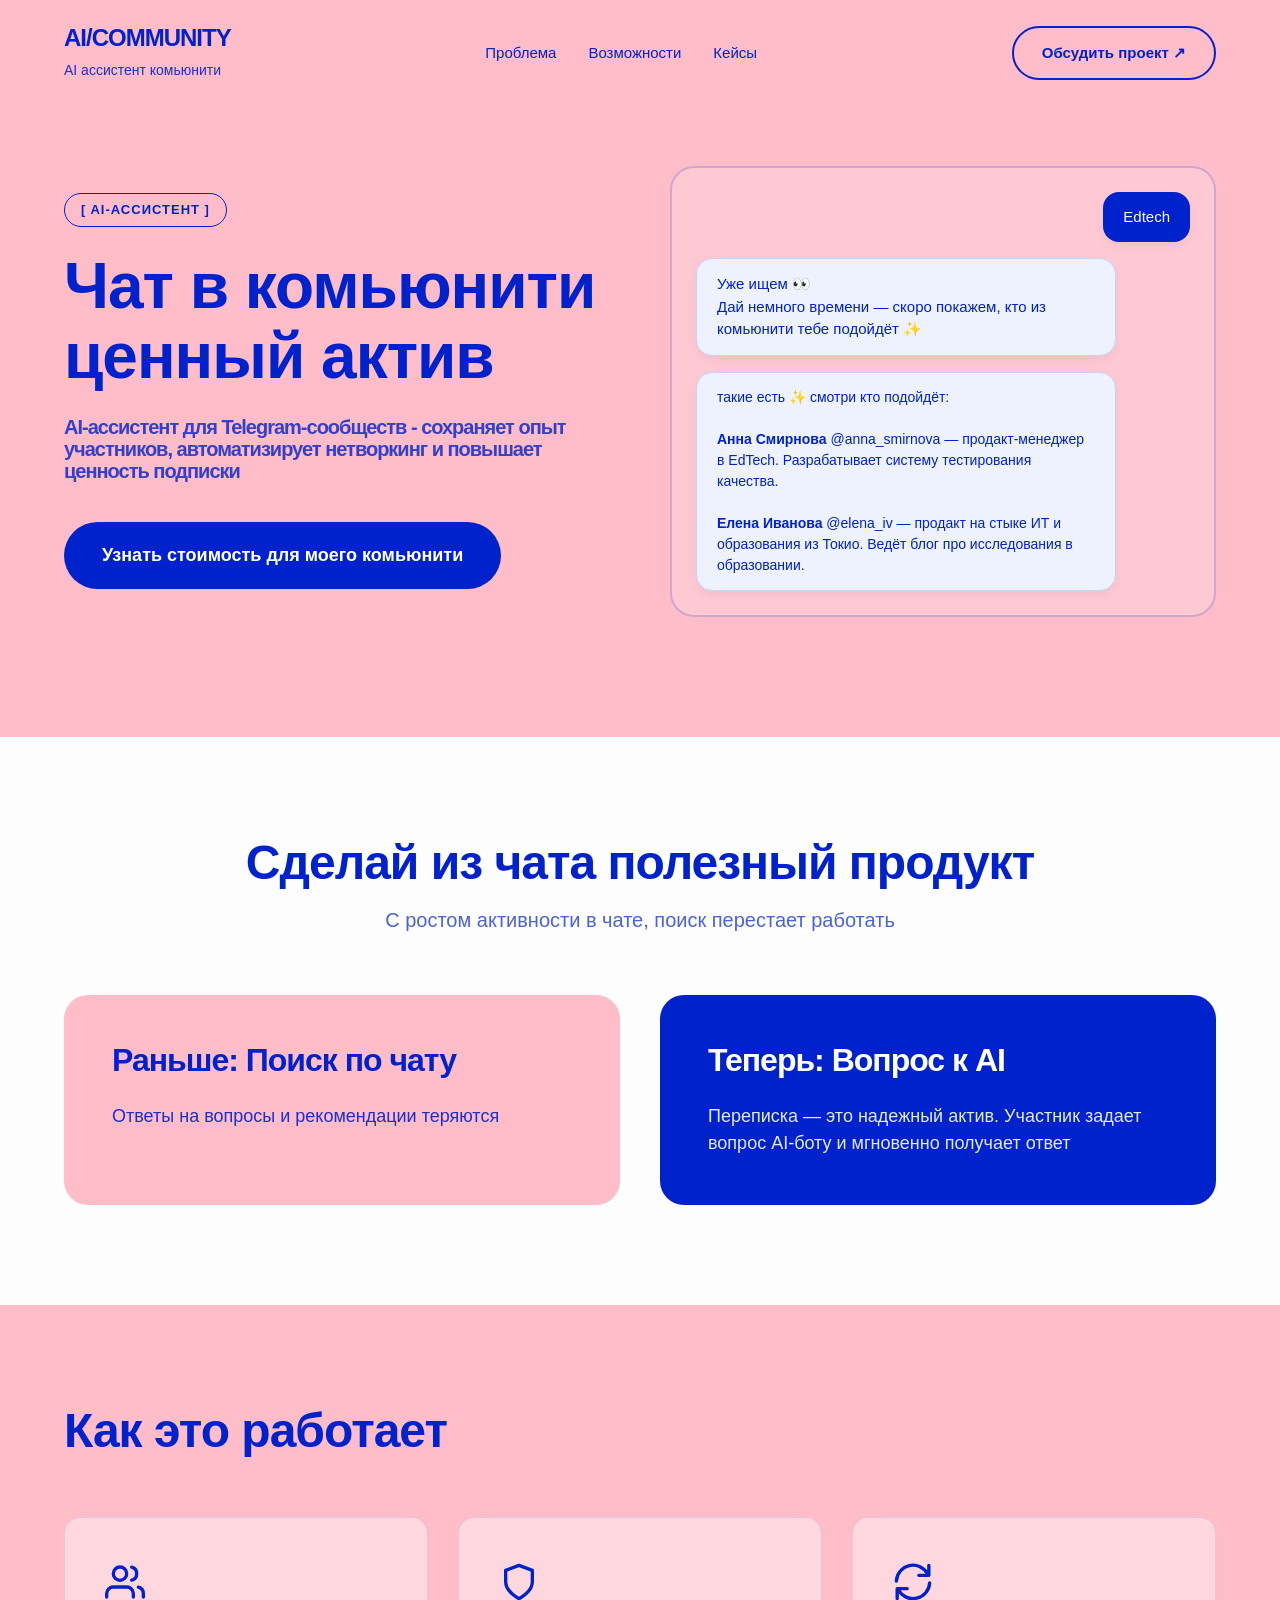
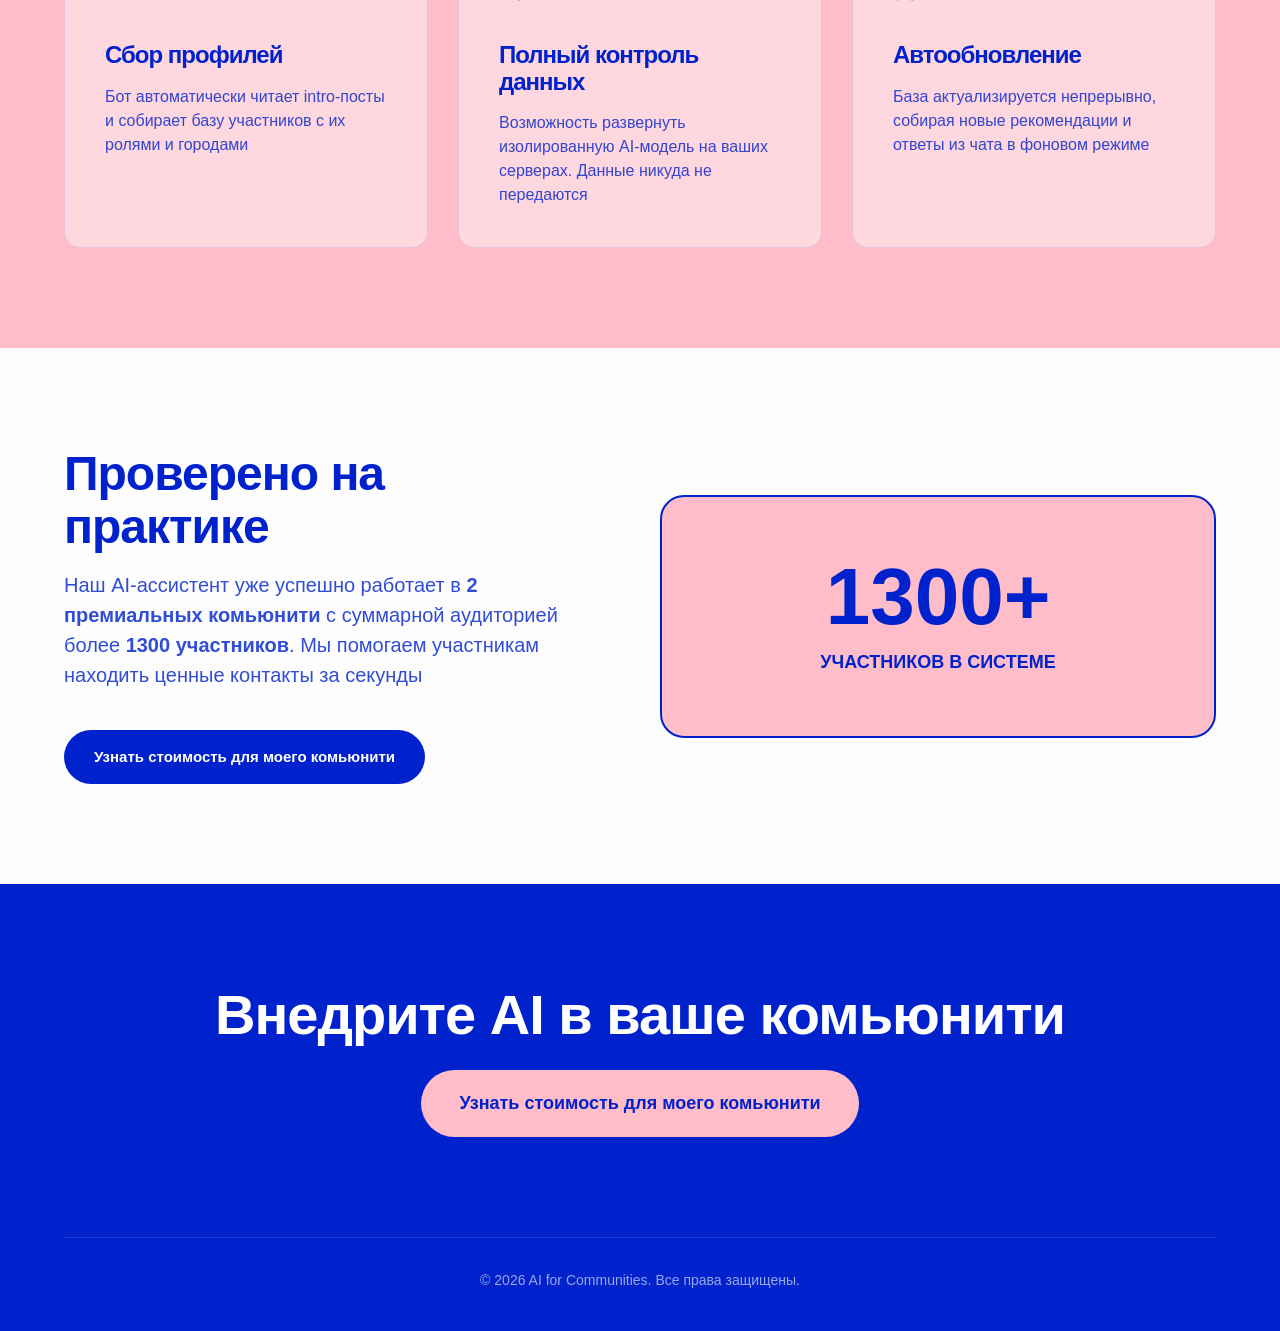
==== index.html @ b702f260 "Initial commit" ====
<!DOCTYPE html>
<html lang="ru">
<head>
    <meta charset="UTF-8">
    <meta name="viewport" content="width=device-width, initial-scale=1.0">
    <title>AI-ассистент для Telegram-комьюнити | Умная база знаний и нетворкинг</title>
    <meta name="description" content="AI-ассистент для Telegram-сообществ. Сохраните ценные контакты, автоматизируйте нетворкинг и превратите переписку в базу знаний.">
    <meta property="og:title" content="AI-ассистент для Telegram-комьюнити">
    <meta property="og:description" content="Сохраните ценные контакты, автоматизируйте нетворкинг и превратите переписку в базу знаний.">
    <meta property="og:type" content="website">
    <link rel="stylesheet" href="styles.css">
</head>
<body>
    <!-- Navbar -->
    <nav class="navbar">
        <div class="container nav-container">
            <div class="logo" style="line-height: 1.2;">
                AI/COMMUNITY<br>
                <span style="font-size: 14px; font-weight: 500; letter-spacing: normal; text-transform: none; opacity: 0.9;">AI ассистент комьюнити</span>
            </div>
            <div class="nav-links">
                <a href="#problem">Проблема</a>
                <a href="#features">Возможности</a>
                <a href="#cases">Кейсы</a>
            </div>
            <a href="https://t.me/katerina_n" target="_blank" class="btn btn-outline">Обсудить проект ↗</a>
        </div>
    </nav>

    <!-- Hero Section -->
    <header class="section hero bg-pink">
        <div class="container hero-container">
            <div class="hero-content">
                <div class="chip">[ AI-Ассистент ]</div>
                <h1 class="hero-title">Чат в комьюнити ценный актив</h1>
                <h2 class="hero-subtitle">AI-ассистент для Telegram-сообществ - сохраняет опыт участников, автоматизирует нетворкинг и повышает ценность подписки</h2>
                <div class="hero-actions">
                    <a href="https://t.me/katerina_n" target="_blank" class="btn btn-blue btn-large">Узнать стоимость для моего комьюнити</a>
                </div>
            </div>
            <div class="hero-image">
                <!-- Mockup of telegram bot -->
                <div class="chat-mockup hero-mockup">
                    <div class="chat-msg search" style="align-self: flex-end; font-family: inherit;">Edtech</div>
                    <div class="chat-msg bot">Уже ищем 👀<br>Дай немного времени — скоро покажем, кто из комьюнити тебе подойдёт ✨</div>
                    <div class="chat-msg bot" style="font-size: 14px;">
                        такие есть ✨ смотри кто подойдёт:<br><br>
                        <strong>Анна Смирнова</strong> @anna_smirnova — продакт-менеджер в EdTech. Разрабатывает систему тестирования качества.<br><br>
                        <strong>Елена Иванова</strong> @elena_iv — продакт на стыке ИТ и образования из Токио. Ведёт блог про исследования в образовании.
                    </div>
                </div>
            </div>
        </div>
    </header>

    <!-- Problem / Solution Section -->
    <section id="problem" class="section bg-light">
        <div class="container">
            <div class="section-header center">
                <h2 class="section-title">Сделай из чата полезный продукт</h2>
                <p class="section-subtitle">С ростом активности в чате, поиск перестает работать</p>
            </div>
            
            <div class="grid-2">
                <div class="card card-pink">
                    <h3 class="card-title">Раньше: Поиск по чату</h3>
                    <p class="card-desc">Ответы на вопросы и рекомендации теряются</p>
                </div>
                
                <div class="card card-blue">
                    <h3 class="card-title">Теперь: Вопрос к AI</h3>
                    <p class="card-desc">Переписка — это надежный актив. Участник задает вопрос AI-боту и мгновенно получает ответ</p>
                </div>
            </div>
        </div>
    </section>

    <!-- Features Section -->
    <section id="features" class="section bg-pink">
        <div class="container">
            <div class="section-header">
                <h2 class="section-title">Как это работает</h2>
            </div>
            
            <div class="grid-3">
                <div class="feature-card">
                    <div class="feature-icon">
                        <svg width="40" height="40" viewBox="0 0 24 24" fill="none" stroke="currentColor" stroke-width="2" stroke-linecap="round" stroke-linejoin="round"><path d="M17 21v-2a4 4 0 0 0-4-4H5a4 4 0 0 0-4 4v2"></path><circle cx="9" cy="7" r="4"></circle><path d="M23 21v-2a4 4 0 0 0-3-3.87"></path><path d="M16 3.13a4 4 0 0 1 0 7.75"></path></svg>
                    </div>
                    <h3 class="feature-title">Сбор профилей</h3>
                    <p class="feature-desc">Бот автоматически читает intro-посты и собирает базу участников с их ролями и городами</p>
                </div>
                <div class="feature-card">
                    <div class="feature-icon">
                        <svg width="40" height="40" viewBox="0 0 24 24" fill="none" stroke="currentColor" stroke-width="2" stroke-linecap="round" stroke-linejoin="round"><path d="M12 22s8-4 8-10V5l-8-3-8 3v7c0 6 8 10 8 10z"></path></svg>
                    </div>
                    <h3 class="feature-title">Полный контроль данных</h3>
                    <p class="feature-desc">Возможность развернуть изолированную AI-модель на ваших серверах. Данные никуда не передаются</p>
                </div>
                <div class="feature-card">
                    <div class="feature-icon">
                        <svg width="40" height="40" viewBox="0 0 24 24" fill="none" stroke="currentColor" stroke-width="2" stroke-linecap="round" stroke-linejoin="round"><path d="M21.5 2v6h-6M2.5 22v-6h6M2 11.5a10 10 0 0 1 18.8-4.3M22 12.5a10 10 0 0 1-18.8 4.2"/></svg>
                    </div>
                    <h3 class="feature-title">Автообновление</h3>
                    <p class="feature-desc">База актуализируется непрерывно, собирая новые рекомендации и ответы из чата в фоновом режиме</p>
                </div>
            </div>
        </div>
    </section>

    <!-- Cases Section -->
    <section id="cases" class="section bg-light">
        <div class="container">
            <div class="grid-2 align-center">
                <div class="content-block">
                    <h2 class="section-title">Проверено на практике</h2>
                    <p class="section-desc">Наш AI-ассистент уже успешно работает в <strong>2 премиальных комьюнити</strong> с суммарной аудиторией более <strong>1300 участников</strong>. Мы помогаем участникам находить ценные контакты за секунды</p>
                    <a href="https://t.me/katerina_n" target="_blank" class="btn btn-blue">Узнать стоимость для моего комьюнити</a>
                </div>
                <div class="image-block">
                    <div class="stats-card">
                        <div class="stat-number">1300+</div>
                        <div class="stat-label">Участников в системе</div>
                    </div>
                </div>
            </div>
        </div>
    </section>

    <!-- Footer -->
    <footer class="section footer bg-blue">
        <div class="container center">
            <h2 class="footer-title">Внедрите AI в ваше комьюнити</h2>
            <a href="https://t.me/katerina_n" target="_blank" class="btn btn-pink btn-large">Узнать стоимость для моего комьюнити</a>
            
            <div class="footer-bottom">
                &copy; 2026 AI for Communities. Все права защищены.
            </div>
        </div>
    </footer>
</body>
</html>
---- styles.css ----
:root {
    --bg-pink: #ffbcc9;
    --brand-blue: #0022cc;
    --text-light: #ffffff;
    --bg-light: #fdfdfd;
    
    --radius-md: 16px;
    --radius-lg: 24px;
    --radius-full: 100px;
}

* {
    margin: 0;
    padding: 0;
    box-sizing: border-box;
}

html {
    scroll-behavior: smooth;
}

body {
    font-family: 'Helvetica Neue', Helvetica, Arial, sans-serif;
    color: var(--brand-blue);
    line-height: 1.5;
    background-color: var(--bg-light);
}

h1, h2, h3 {
    font-weight: 700;
    line-height: 1.1;
    letter-spacing: -1px;
}

a {
    text-decoration: none;
    color: inherit;
}

/* Layout */
.container {
    max-width: 1200px;
    margin: 0 auto;
    padding: 0 24px;
}

.section {
    padding: 100px 0;
}

.center {
    text-align: center;
}

/* Backgrounds */
.bg-pink {
    background-color: var(--bg-pink);
    color: var(--brand-blue);
}

.bg-blue {
    background-color: var(--brand-blue);
    color: var(--text-light);
}

.bg-light {
    background-color: var(--bg-light);
    color: var(--brand-blue);
}

/* Navbar */
.navbar {
    padding: 24px 0;
    background-color: var(--bg-pink);
}

.nav-container {
    display: flex;
    justify-content: space-between;
    align-items: center;
}

.logo {
    font-size: 24px;
    font-weight: 700;
    letter-spacing: -1px;
}

.nav-links {
    display: flex;
    gap: 32px;
    font-weight: 500;
    font-size: 15px;
}

.nav-links a:hover {
    opacity: 0.7;
}

/* Buttons */
.btn {
    display: inline-flex;
    align-items: center;
    justify-content: center;
    padding: 14px 28px;
    border-radius: var(--radius-full);
    font-weight: 600;
    font-size: 15px;
    transition: all 0.2s ease;
    cursor: pointer;
    border: 2px solid transparent;
}

.btn-large {
    padding: 18px 36px;
    font-size: 18px;
}

.btn-outline {
    border-color: var(--brand-blue);
    color: var(--brand-blue);
    background: transparent;
}

.btn-outline:hover {
    background: var(--brand-blue);
    color: var(--bg-pink);
}

.btn-blue {
    background-color: var(--brand-blue);
    color: #fff;
}

.btn-blue:hover {
    opacity: 0.9;
    transform: translateY(-2px);
}

.btn-pink {
    background-color: var(--bg-pink);
    color: var(--brand-blue);
}

.btn-pink:hover {
    opacity: 0.9;
    transform: translateY(-2px);
}

/* Hero Section */
.hero {
    padding-top: 60px;
    padding-bottom: 120px;
}

.hero-container {
    display: flex;
    align-items: center;
    gap: 60px;
}

.hero-content {
    flex: 1;
}

.hero-image {
    flex: 1;
}

.chip {
    display: inline-block;
    padding: 6px 16px;
    border: 1px solid var(--brand-blue);
    border-radius: var(--radius-full);
    font-size: 13px;
    font-weight: 600;
    letter-spacing: 1px;
    text-transform: uppercase;
    margin-bottom: 24px;
}

.hero-title {
    font-size: 64px;
    margin-bottom: 24px;
}

.hero-subtitle {
    font-size: 20px;
    margin-bottom: 40px;
    opacity: 0.8;
}

/* Chat Mockup */
.chat-mockup {
    background: rgba(255,255,255,0.2);
    border: 2px solid rgba(0, 34, 204, 0.2);
    border-radius: var(--radius-lg);
    padding: 24px;
    display: flex;
    flex-direction: column;
    gap: 16px;
}

.chat-msg {
    background: var(--bg-light);
    color: var(--brand-blue);
    padding: 14px 20px;
    border-radius: 16px;
    font-size: 15px;
    width: fit-content;
    max-width: 85%;
    box-shadow: 0 4px 10px rgba(0,0,0,0.05);
}

.chat-msg.search {
    background: var(--brand-blue);
    color: #fff;
    font-family: monospace;
}

.chat-msg.bot {
    background: #eef2ff;
    border: 1px solid #c7d2fe;
    align-self: flex-start;
}

/* Sections */
.section-header {
    margin-bottom: 60px;
}

.section-title {
    font-size: 48px;
    margin-bottom: 16px;
}

.section-subtitle {
    font-size: 20px;
    opacity: 0.7;
    max-width: 600px;
    margin: 0 auto;
}

/* Grids */
.grid-2 {
    display: grid;
    grid-template-columns: 1fr 1fr;
    gap: 40px;
}

.grid-3 {
    display: grid;
    grid-template-columns: repeat(3, 1fr);
    gap: 30px;
}

.align-center {
    align-items: center;
}

/* Cards */
.card {
    padding: 48px;
    border-radius: var(--radius-lg);
}

.card-pink {
    background-color: var(--bg-pink);
    color: var(--brand-blue);
}

.card-blue {
    background-color: var(--brand-blue);
    color: var(--text-light);
}

.card-title {
    font-size: 32px;
    margin-bottom: 24px;
}

.card-desc {
    font-size: 18px;
    opacity: 0.9;
}

/* Features */
.feature-card {
    background: rgba(255, 255, 255, 0.4);
    border: 1px solid rgba(0, 34, 204, 0.1);
    padding: 40px;
    border-radius: var(--radius-md);
}

.feature-icon {
    font-size: 40px;
    margin-bottom: 24px;
}

.feature-title {
    font-size: 24px;
    margin-bottom: 16px;
}

.feature-desc {
    font-size: 16px;
    opacity: 0.8;
}

/* Content Blocks */
.content-block {
    padding-right: 40px;
}

.section-desc {
    font-size: 20px;
    margin-bottom: 40px;
    opacity: 0.8;
}

.stats-card {
    background: var(--bg-pink);
    padding: 60px;
    border-radius: var(--radius-lg);
    text-align: center;
    border: 2px solid var(--brand-blue);
}

.stat-number {
    font-size: 80px;
    font-weight: 700;
    line-height: 1;
    margin-bottom: 12px;
}

.stat-label {
    font-size: 18px;
    font-weight: 600;
    text-transform: uppercase;
}

/* Footer */
.footer {
    padding: 100px 0 40px;
}

.footer-title {
    font-size: 56px;
    margin-bottom: 24px;
}

.footer-desc {
    font-size: 24px;
    margin-bottom: 48px;
    opacity: 0.9;
}

.footer-bottom {
    margin-top: 100px;
    padding-top: 32px;
    border-top: 1px solid rgba(255,255,255,0.2);
    font-size: 14px;
    opacity: 0.6;
}

/* Responsive */
@media (max-width: 992px) {
    .hero-container, .grid-2, .grid-3 {
        grid-template-columns: 1fr;
        flex-direction: column;
    }
    .hero-title {
        font-size: 48px;
    }
    .content-block {
        padding-right: 0;
    }
    .nav-links {
        display: none;
    }
}
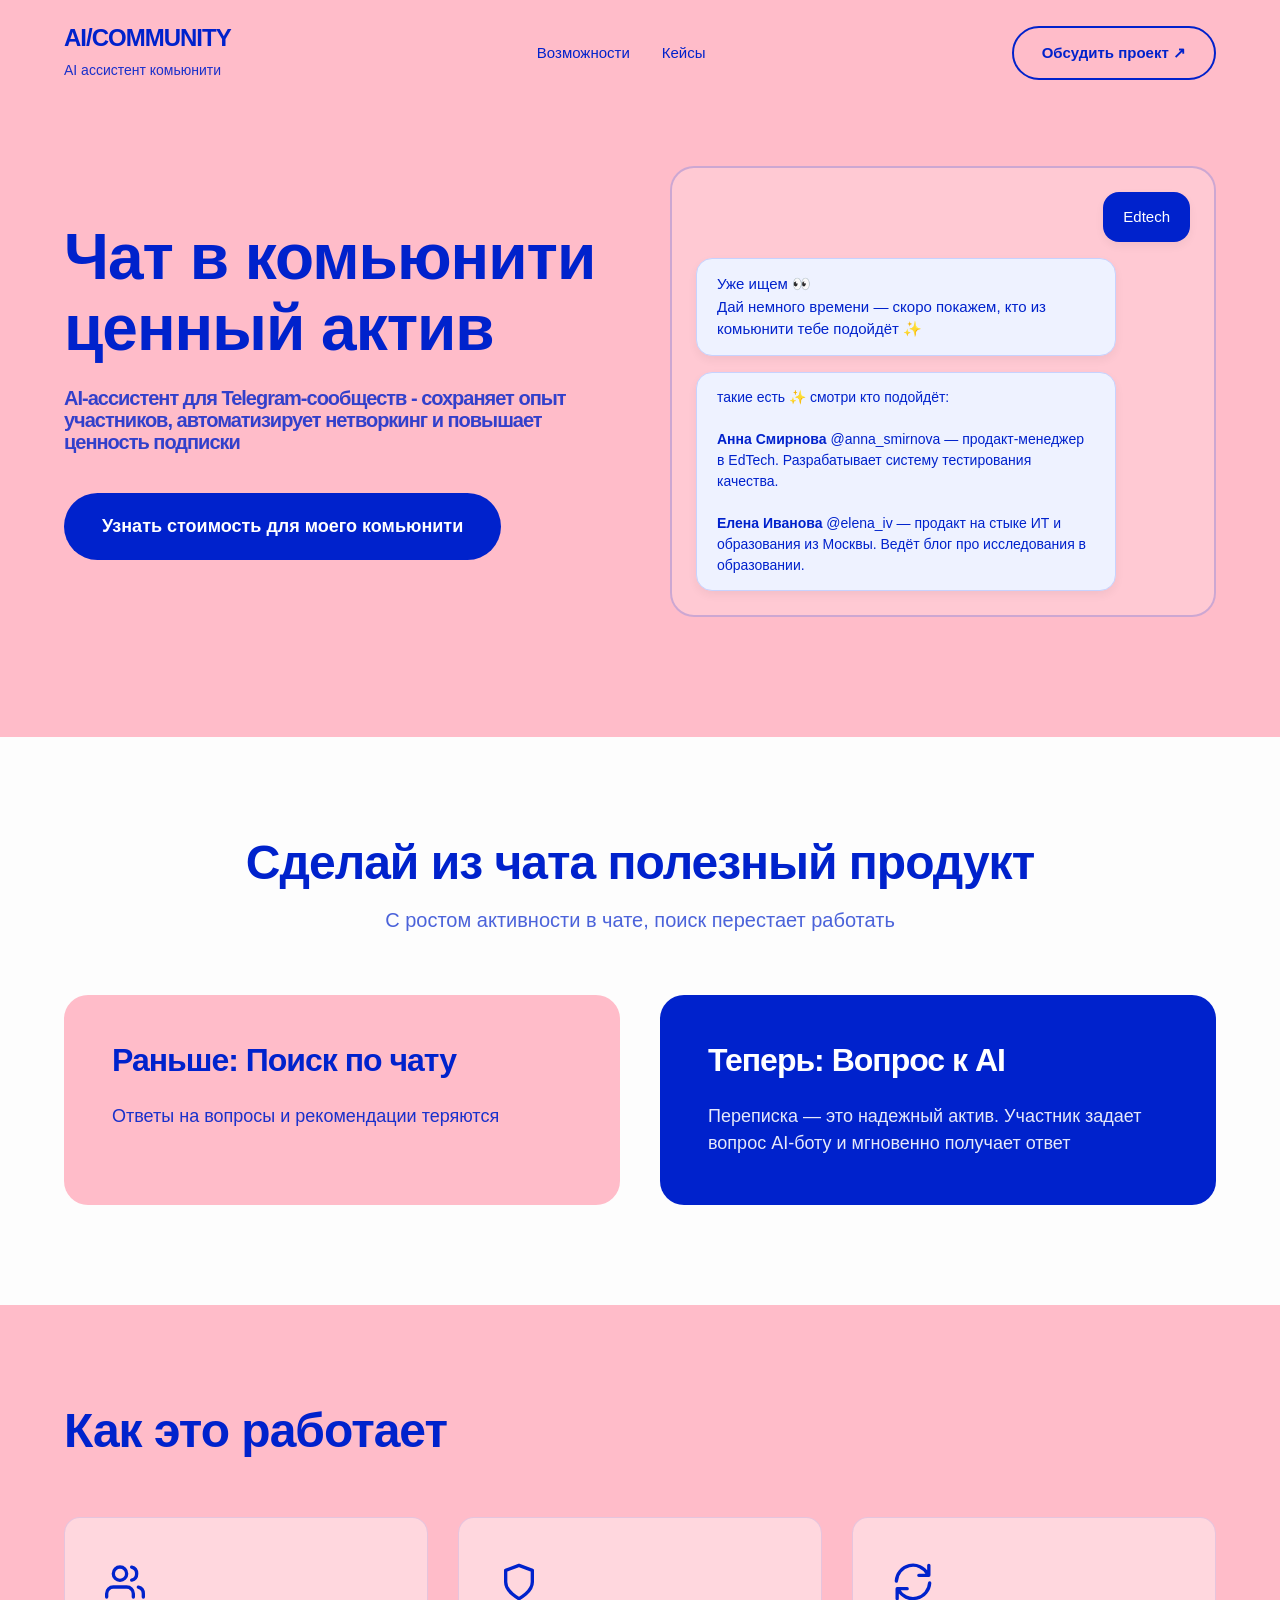
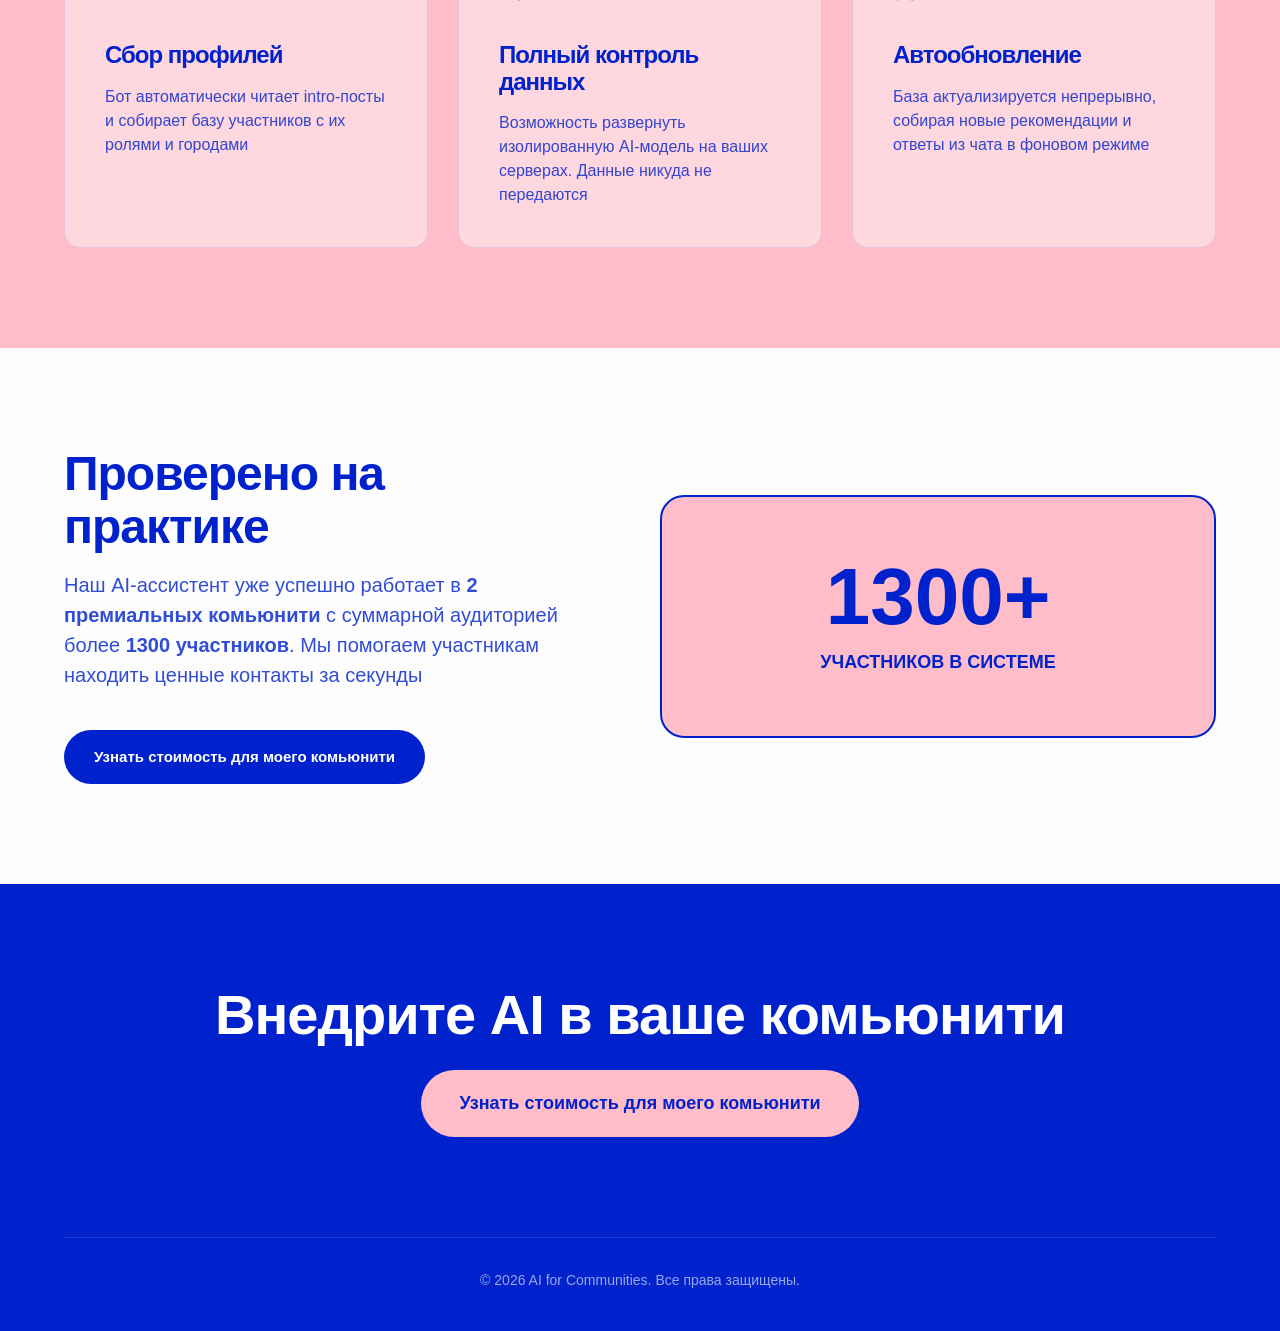
==== commit dab1c88d: "Update copy and layout per user request" ====
--- a/index.html
+++ b/index.html
@@ -19,7 +19,6 @@
                 <span style="font-size: 14px; font-weight: 500; letter-spacing: normal; text-transform: none; opacity: 0.9;">AI ассистент комьюнити</span>
             </div>
             <div class="nav-links">
-                <a href="#problem">Проблема</a>
                 <a href="#features">Возможности</a>
                 <a href="#cases">Кейсы</a>
             </div>
@@ -31,7 +30,6 @@
     <header class="section hero bg-pink">
         <div class="container hero-container">
             <div class="hero-content">
-                <div class="chip">[ AI-Ассистент ]</div>
                 <h1 class="hero-title">Чат в комьюнити ценный актив</h1>
                 <h2 class="hero-subtitle">AI-ассистент для Telegram-сообществ - сохраняет опыт участников, автоматизирует нетворкинг и повышает ценность подписки</h2>
                 <div class="hero-actions">
@@ -46,7 +44,7 @@
                     <div class="chat-msg bot" style="font-size: 14px;">
                         такие есть ✨ смотри кто подойдёт:<br><br>
                         <strong>Анна Смирнова</strong> @anna_smirnova — продакт-менеджер в EdTech. Разрабатывает систему тестирования качества.<br><br>
-                        <strong>Елена Иванова</strong> @elena_iv — продакт на стыке ИТ и образования из Токио. Ведёт блог про исследования в образовании.
+                        <strong>Елена Иванова</strong> @elena_iv — продакт на стыке ИТ и образования из Москвы. Ведёт блог про исследования в образовании.
                     </div>
                 </div>
             </div>
